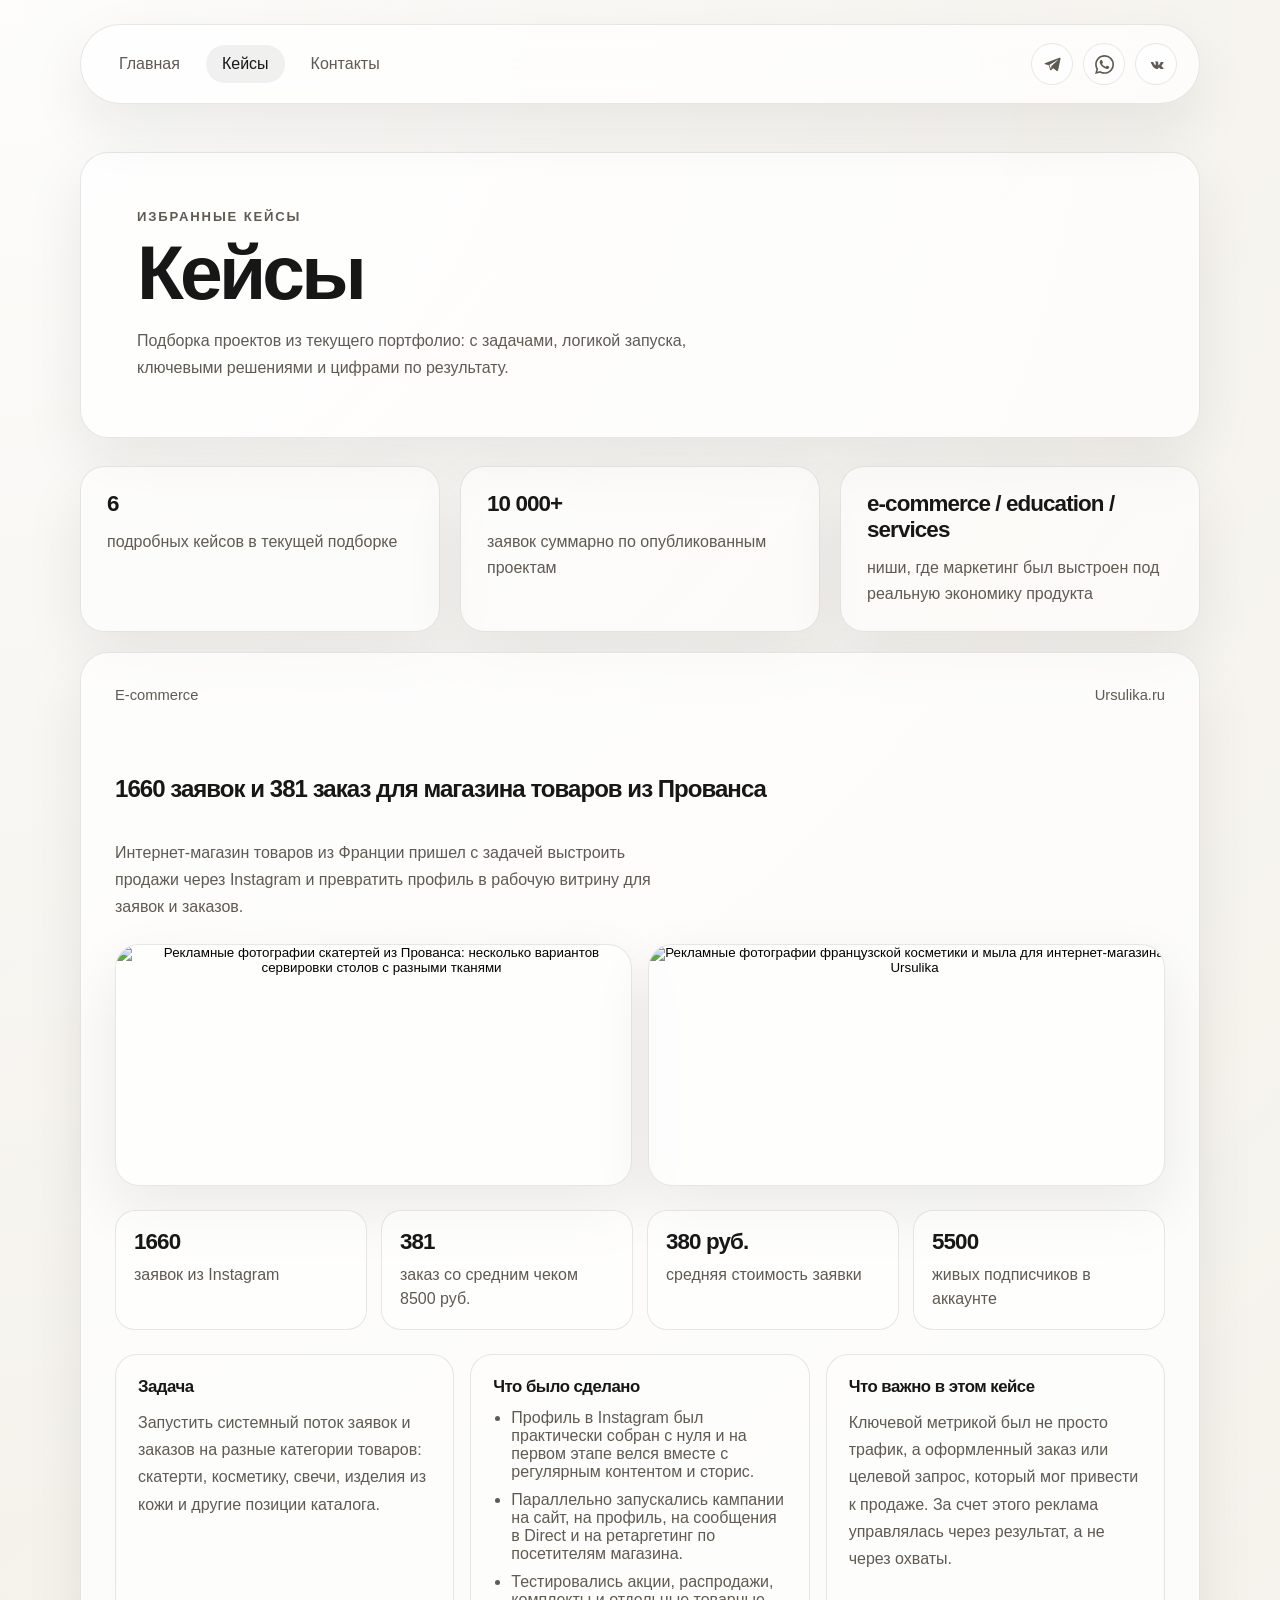
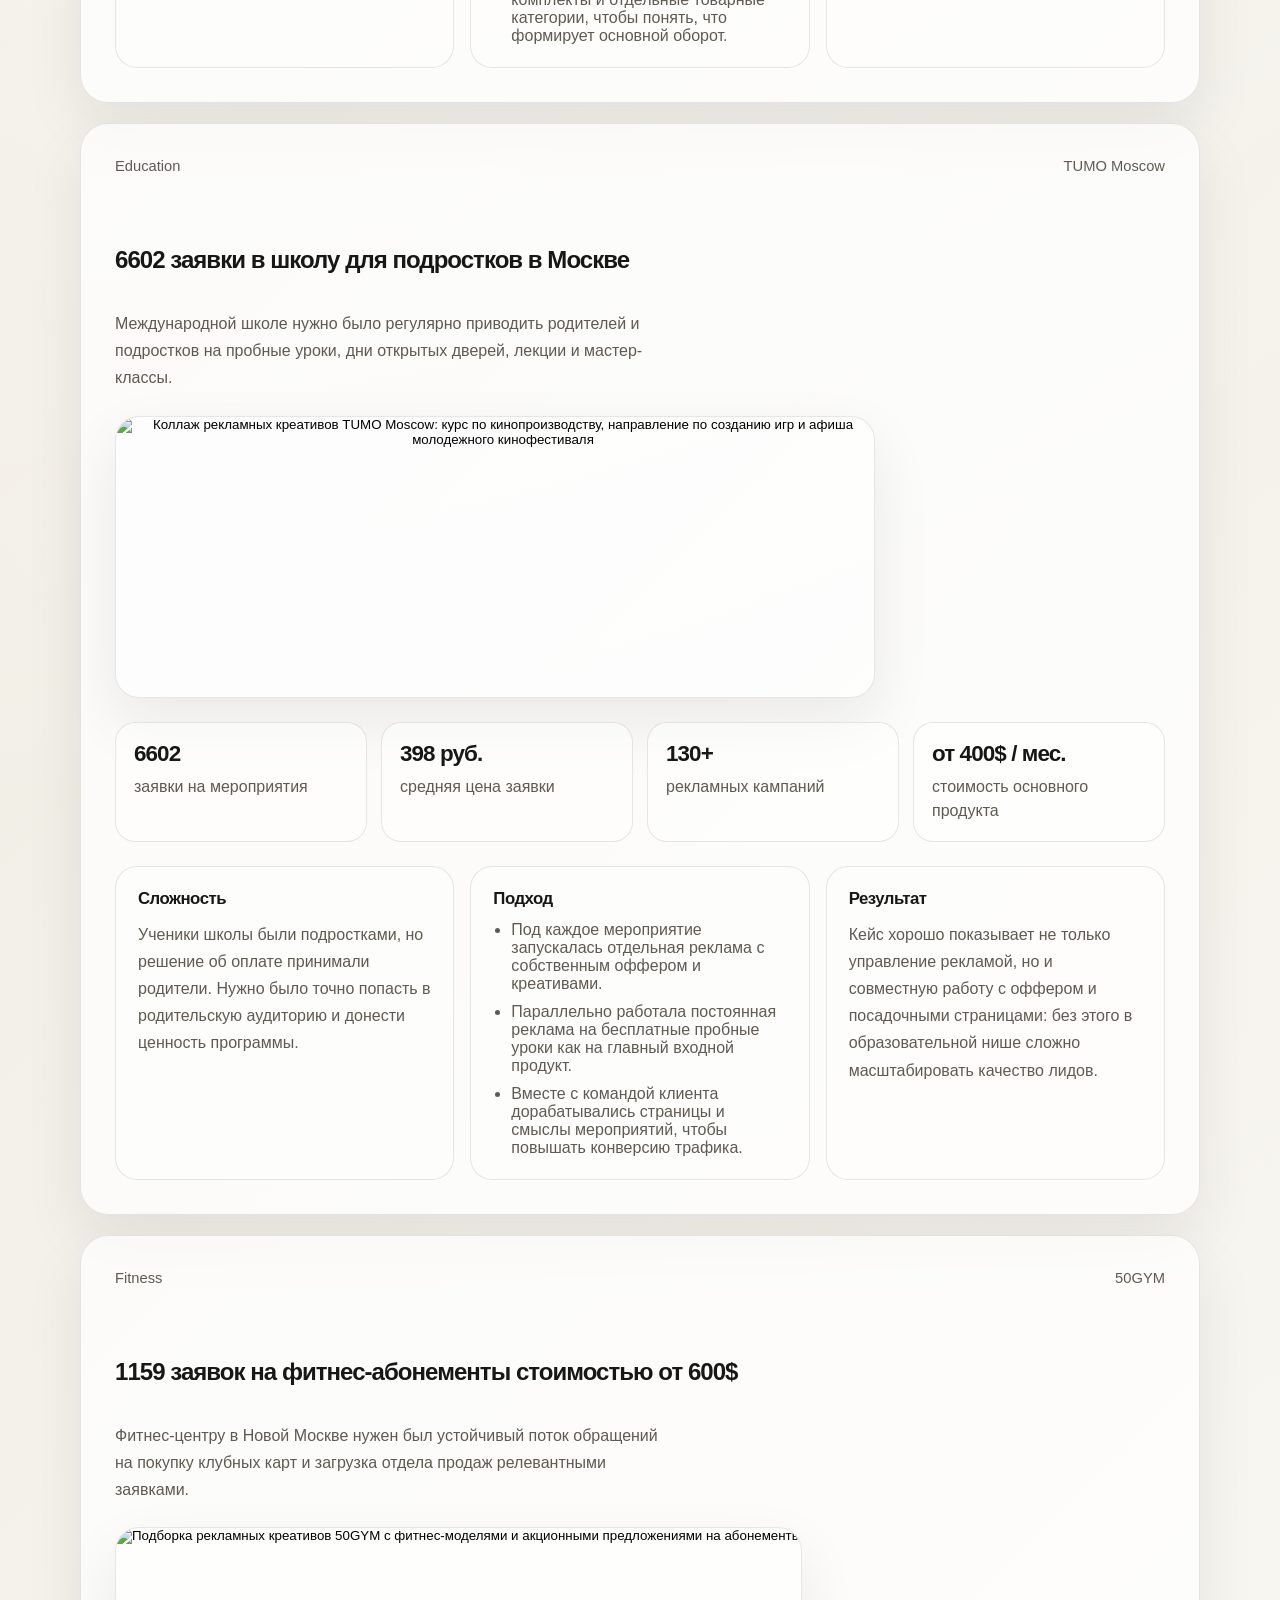
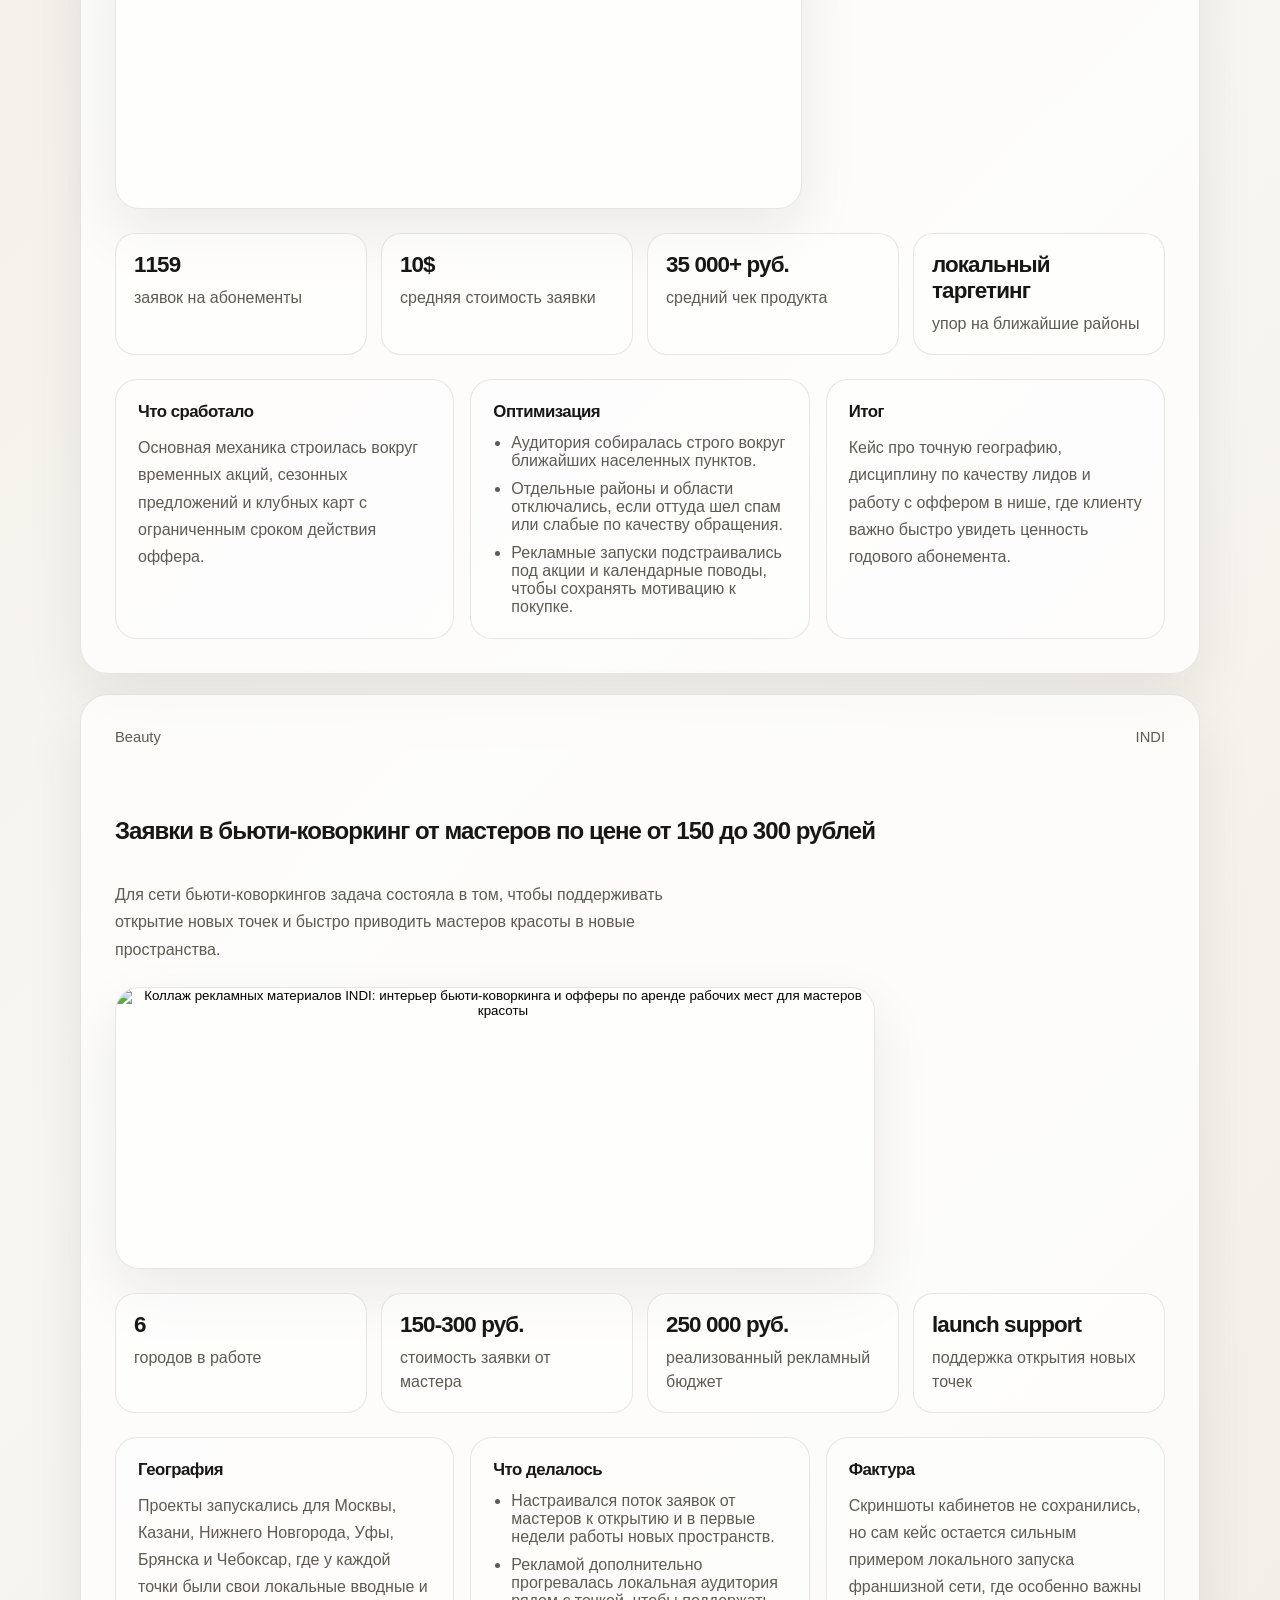
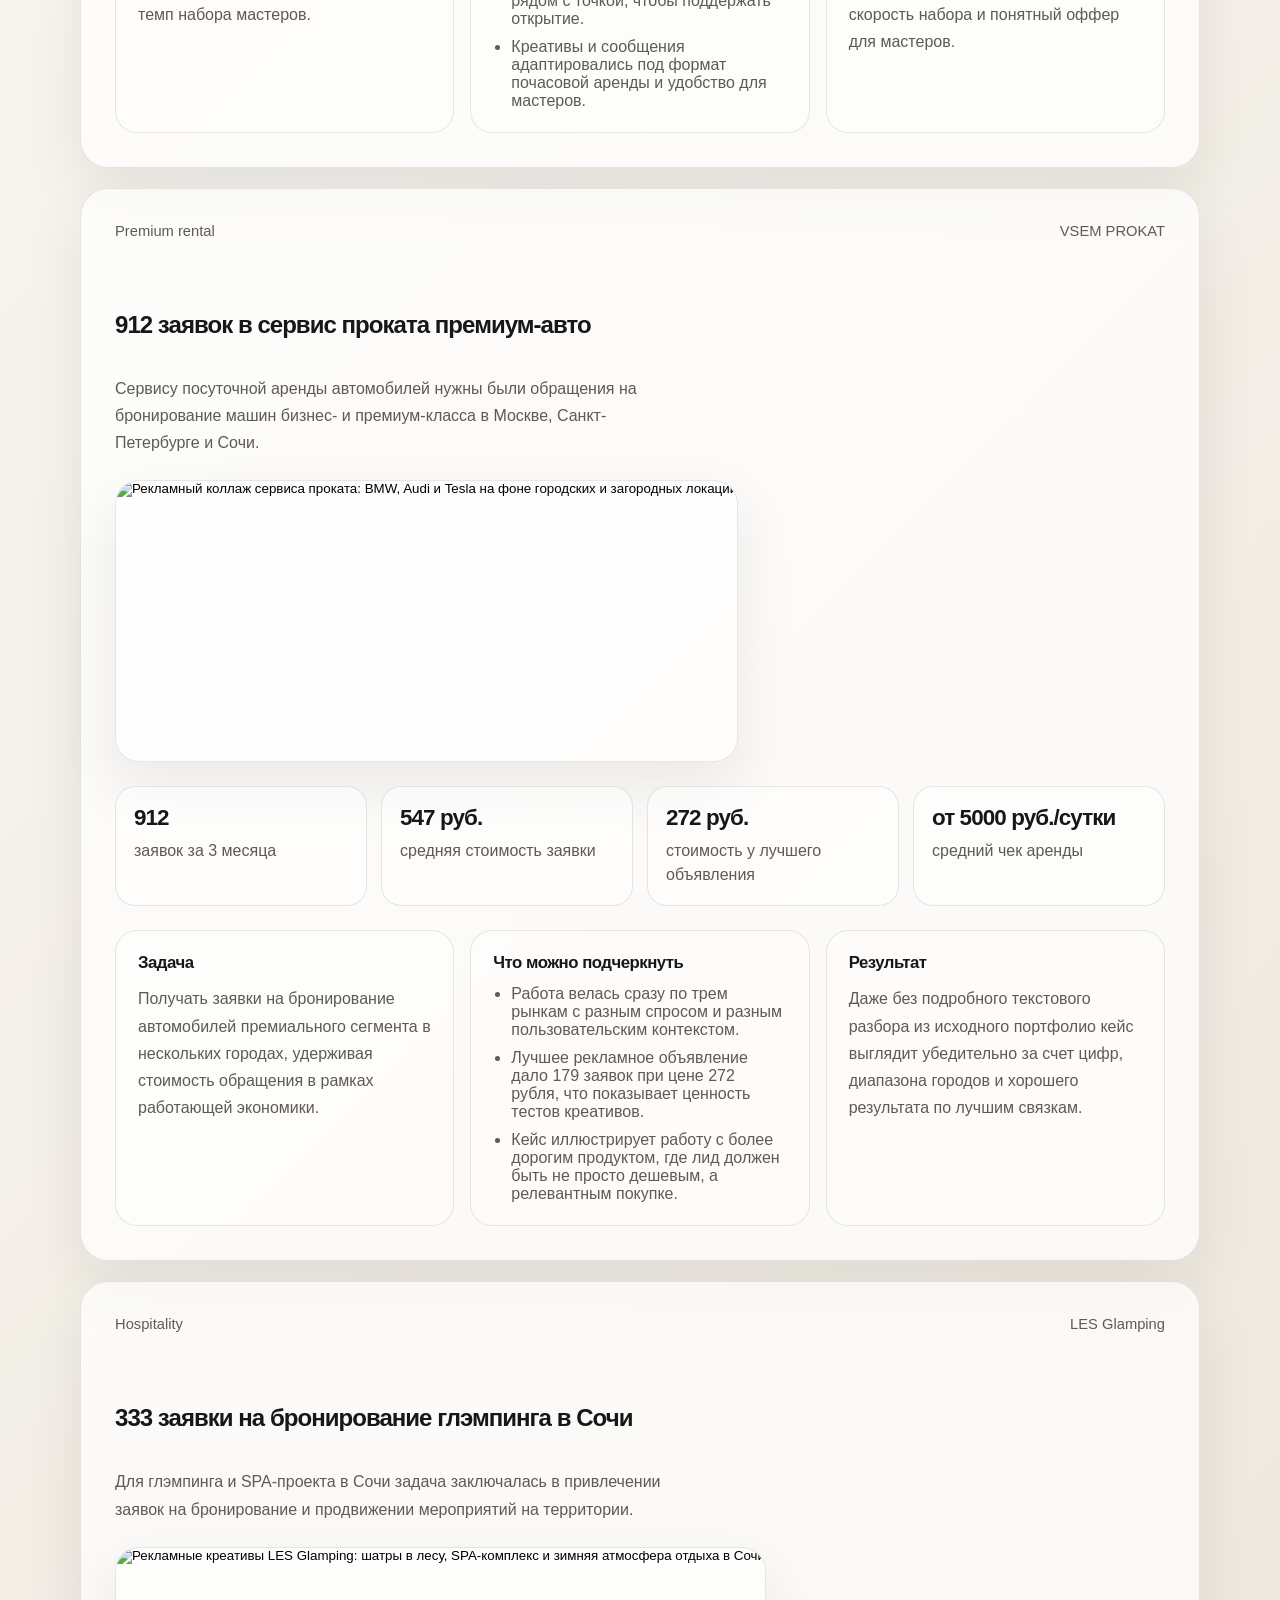
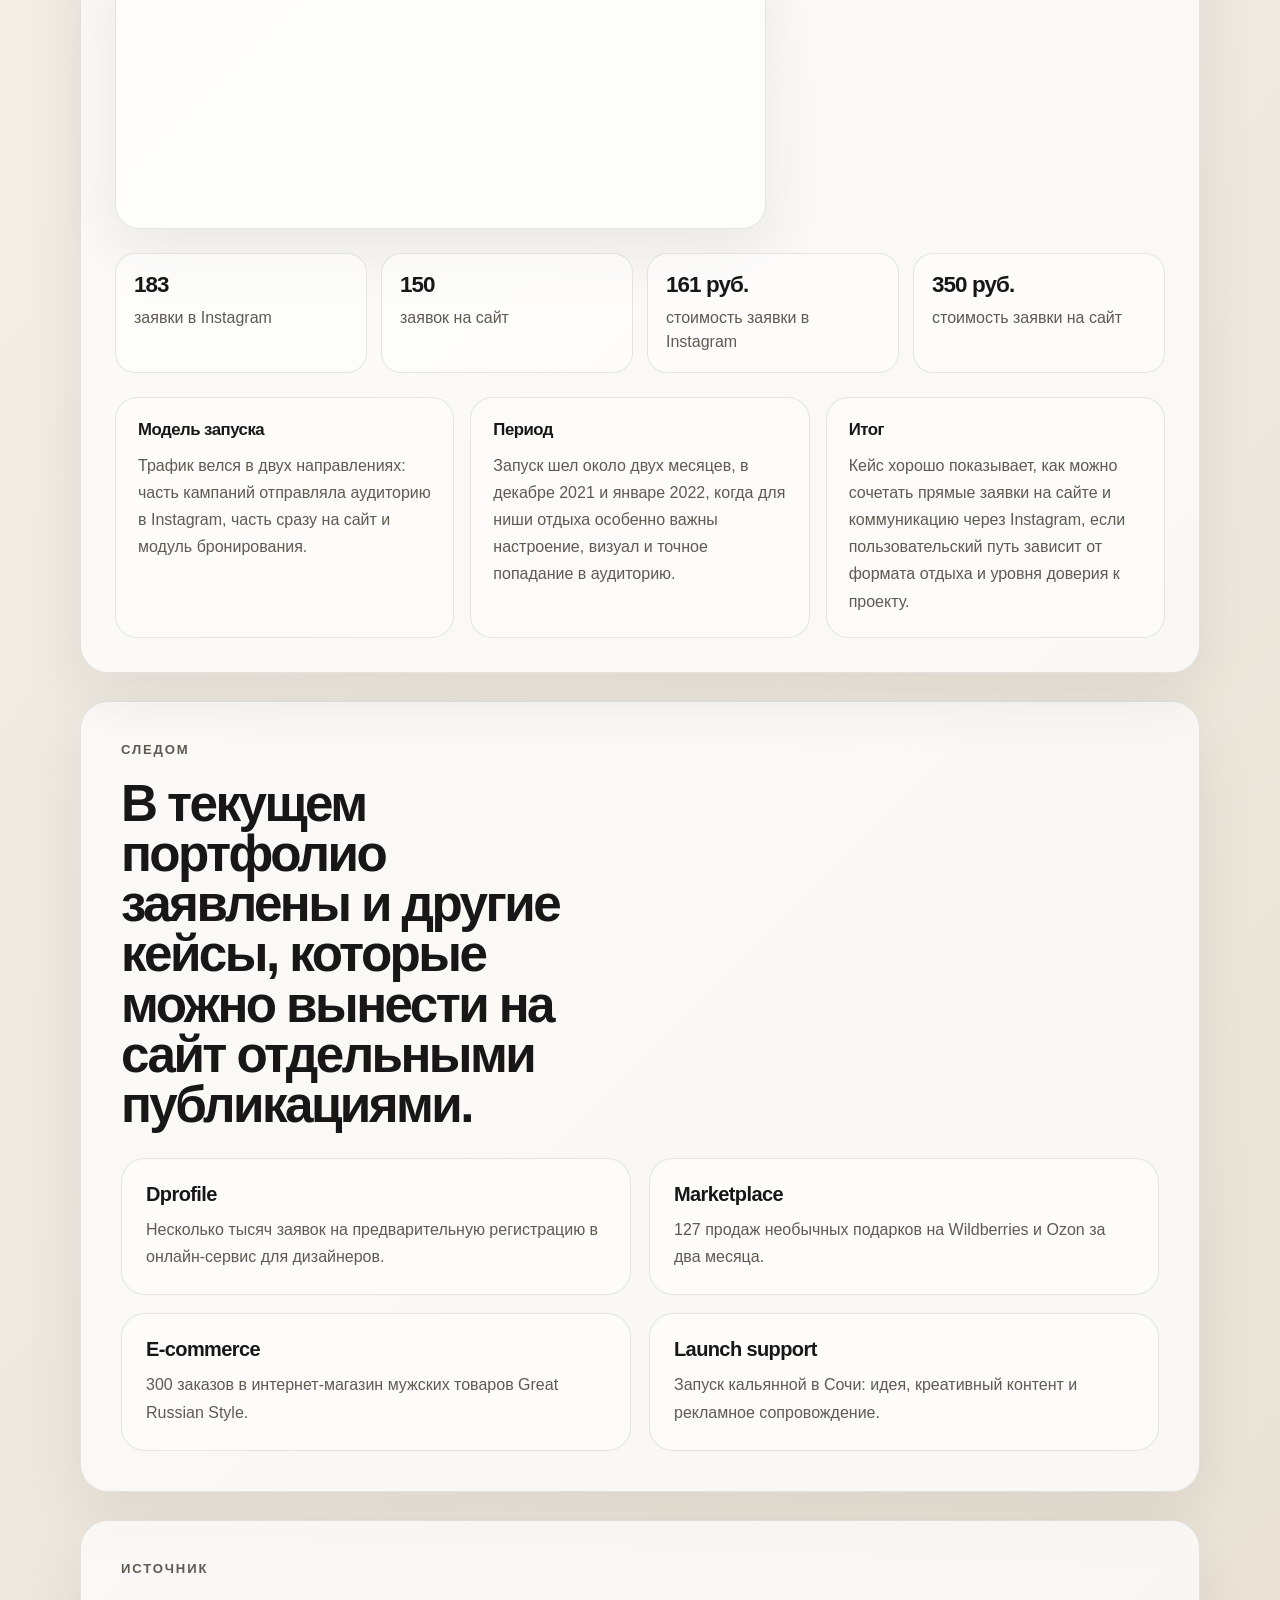
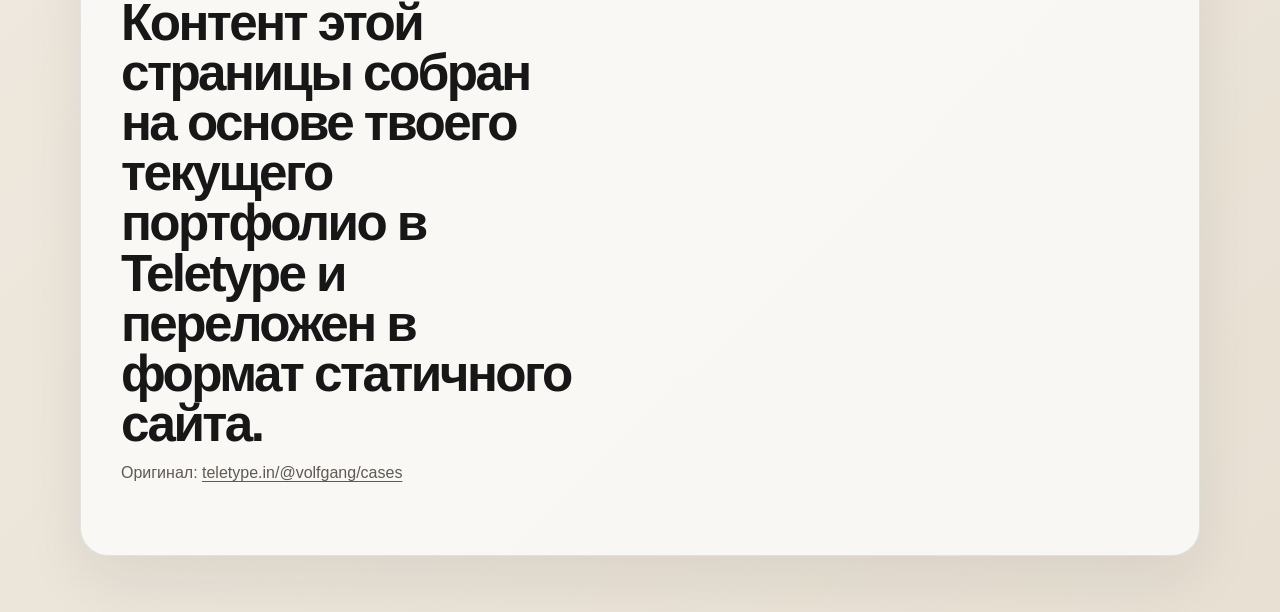
==== cases.html @ 0ad1f4a1 "portfolio 12/03/26" ====
<!DOCTYPE html>
<html lang="ru">
<head>
  <meta charset="UTF-8">
  <meta name="viewport" content="width=device-width, initial-scale=1.0">
  <title>Портфолио | Кейсы</title>
  <link rel="stylesheet" href="styles.css">
</head>
<body>
  <div class="page-shell">
    <header class="site-header">
      <nav class="site-nav" aria-label="Основная навигация">
        <a href="index.html">Главная</a>
        <a class="is-active" href="cases.html">Кейсы</a>
        <a href="contacts.html">Контакты</a>
      </nav>
      <div class="social-nav" aria-label="Ссылки на мессенджеры и соцсети">
        <a class="social-link" href="https://t.me/Volfgang_pro" target="_blank" rel="noopener noreferrer" aria-label="Telegram">
          <svg viewBox="0 0 24 24" aria-hidden="true">
            <path d="M20.67 3.33 2.96 10.16c-1.21.49-1.2 1.17-.22 1.47l4.54 1.42 1.75 5.46c.21.58.11.81.71.81.46 0 .66-.21.92-.46l2.2-2.14 4.57 3.37c.84.46 1.44.22 1.65-.78l3.01-14.2c.31-1.23-.47-1.79-1.42-1.36Zm-12.67 9.4 10.37-6.55c.52-.31 1-.14.61.21l-8.39 7.58-.33 3.63-2.26-4.87Z"/>
          </svg>
        </a>
        <a class="social-link" href="https://wa.me/message/RYBXEU4D4BYJB1" target="_blank" rel="noopener noreferrer" aria-label="WhatsApp">
          <svg viewBox="0 0 24 24" aria-hidden="true">
            <path d="M20.52 3.48A11.86 11.86 0 0 0 12.07 0C5.5 0 .15 5.35.15 11.92c0 2.1.55 4.16 1.59 5.97L0 24l6.27-1.65a11.88 11.88 0 0 0 5.8 1.48h.01c6.57 0 11.92-5.35 11.92-11.92 0-3.18-1.24-6.16-3.48-8.43ZM12.08 21.8h-.01a9.84 9.84 0 0 1-5.02-1.38l-.36-.21-3.72.98 1-3.63-.24-.37a9.83 9.83 0 0 1-1.51-5.27c0-5.43 4.42-9.85 9.86-9.85 2.63 0 5.1 1.03 6.96 2.89a9.79 9.79 0 0 1 2.89 6.97c0 5.43-4.42 9.85-9.85 9.85Zm5.4-7.38c-.3-.15-1.77-.87-2.04-.97-.27-.1-.47-.15-.67.15s-.77.96-.95 1.16c-.17.2-.35.22-.65.08-.3-.15-1.27-.47-2.42-1.5-.9-.8-1.5-1.8-1.67-2.1-.18-.3-.02-.46.13-.61.13-.13.3-.35.45-.52.15-.18.2-.3.3-.5.1-.2.05-.37-.02-.52-.08-.15-.67-1.62-.92-2.22-.24-.58-.49-.5-.67-.51h-.57c-.2 0-.52.08-.8.37-.27.3-1.04 1.02-1.04 2.5 0 1.47 1.07 2.9 1.22 3.1.15.2 2.1 3.2 5.1 4.49.71.31 1.27.5 1.7.64.71.23 1.35.2 1.86.12.57-.09 1.77-.72 2.02-1.41.25-.7.25-1.3.17-1.42-.07-.13-.27-.2-.57-.35Z"/>
          </svg>
        </a>
        <a class="social-link social-link-vk" href="https://vk.ru/volfgang_pro" target="_blank" rel="noopener noreferrer" aria-label="VK">
          <svg viewBox="0 0 24 24" aria-hidden="true">
            <path d="M12.79 17.56h1.03s.31-.03.47-.17c.15-.13.14-.37.14-.37s-.02-1.13.5-1.29c.52-.17 1.19 1.09 1.89 1.57.53.36.93.28.93.28l1.86-.03s.97-.06.51-.82c-.04-.06-.27-.58-1.4-1.63-1.18-1.09-1.02-.92.4-2.81.87-1.15 1.22-1.85 1.11-2.15-.1-.29-.7-.21-.7-.21l-2.09.01s-.15-.02-.26.04c-.11.06-.18.2-.18.2s-.33.87-.77 1.61c-.93 1.56-1.3 1.64-1.46 1.54-.37-.24-.27-.96-.27-1.47 0-1.59.24-2.25-.47-2.42-.24-.06-.42-.1-1.03-.11-.78-.01-1.44 0-1.81.18-.24.12-.43.38-.32.4.14.02.47.09.64.33.22.31.21 1 .21 1s.12 1.87-.28 2.1c-.27.16-.65-.16-1.46-1.57-.42-.73-.74-1.54-.74-1.54s-.06-.13-.17-.2a.94.94 0 0 0-.32-.11l-1.98.01s-.3.01-.41.14c-.1.12-.01.38-.01.38s1.55 3.63 3.31 5.46c1.62 1.68 3.46 1.57 3.46 1.57Z"/>
          </svg>
        </a>
      </div>
    </header>

    <main>
      <section class="page-intro">
        <p class="eyebrow">Избранные кейсы</p>
        <h1>Кейсы</h1>
        <p>
          Подборка проектов из текущего портфолио: с задачами, логикой запуска, ключевыми решениями и цифрами по результату.
        </p>
      </section>

      <section class="cases-overview">
        <article class="overview-card">
          <span class="overview-number">6</span>
          <p>подробных кейсов в текущей подборке</p>
        </article>
        <article class="overview-card">
          <span class="overview-number">10 000+</span>
          <p>заявок суммарно по опубликованным проектам</p>
        </article>
        <article class="overview-card">
          <span class="overview-number">e-commerce / education / services</span>
          <p>ниши, где маркетинг был выстроен под реальную экономику продукта</p>
        </article>
      </section>

      <section class="cases-list">
        <article class="case-card case-card-detailed">
          <div class="case-meta">
            <span>E-commerce</span>
            <span>Ursulika.ru</span>
          </div>
          <h2>1660 заявок и 381 заказ для магазина товаров из Прованса</h2>
          <p class="case-lead">
            Интернет-магазин товаров из Франции пришел с задачей выстроить продажи через Instagram и превратить профиль в рабочую витрину для заявок и заказов.
          </p>

          <div class="case-media-grid case-media-grid-double">
            <figure class="case-media-card">
              <button class="case-media-trigger" type="button" aria-label="Открыть изображение кейса">
                <img
                  class="case-media-image"
                  src="https://img4.teletype.in/files/ba/20/ba20cfe7-c8ab-426b-a969-09cdd15c3aca.jpeg"
                  alt="Рекламные фотографии скатертей из Прованса: несколько вариантов сервировки столов с разными тканями"
                  loading="lazy"
                >
              </button>
            </figure>
            <figure class="case-media-card">
              <button class="case-media-trigger" type="button" aria-label="Открыть изображение кейса">
                <img
                  class="case-media-image"
                  src="https://img3.teletype.in/files/2f/04/2f049436-d8e4-4103-8721-baeb9e6eea3c.jpeg"
                  alt="Рекламные фотографии французской косметики и мыла для интернет-магазина Ursulika"
                  loading="lazy"
                >
              </button>
            </figure>
          </div>

          <div class="case-stats">
            <div class="case-stat">
              <strong>1660</strong>
              <span>заявок из Instagram</span>
            </div>
            <div class="case-stat">
              <strong>381</strong>
              <span>заказ со средним чеком 8500 руб.</span>
            </div>
            <div class="case-stat">
              <strong>380 руб.</strong>
              <span>средняя стоимость заявки</span>
            </div>
            <div class="case-stat">
              <strong>5500</strong>
              <span>живых подписчиков в аккаунте</span>
            </div>
          </div>

          <div class="case-detail-grid">
            <div class="case-detail">
              <h3>Задача</h3>
              <p>Запустить системный поток заявок и заказов на разные категории товаров: скатерти, косметику, свечи, изделия из кожи и другие позиции каталога.</p>
            </div>
            <div class="case-detail">
              <h3>Что было сделано</h3>
              <ul class="case-points">
                <li>Профиль в Instagram был практически собран с нуля и на первом этапе велся вместе с регулярным контентом и сторис.</li>
                <li>Параллельно запускались кампании на сайт, на профиль, на сообщения в Direct и на ретаргетинг по посетителям магазина.</li>
                <li>Тестировались акции, распродажи, комплекты и отдельные товарные категории, чтобы понять, что формирует основной оборот.</li>
              </ul>
            </div>
            <div class="case-detail">
              <h3>Что важно в этом кейсе</h3>
              <p>Ключевой метрикой был не просто трафик, а оформленный заказ или целевой запрос, который мог привести к продаже. За счет этого реклама управлялась через результат, а не через охваты.</p>
            </div>
          </div>
        </article>

        <article class="case-card case-card-detailed">
          <div class="case-meta">
            <span>Education</span>
            <span>TUMO Moscow</span>
          </div>
          <h2>6602 заявки в школу для подростков в Москве</h2>
          <p class="case-lead">
            Международной школе нужно было регулярно приводить родителей и подростков на пробные уроки, дни открытых дверей, лекции и мастер-классы.
          </p>

          <figure class="case-media-card case-media-card-wide">
            <button class="case-media-trigger" type="button" aria-label="Открыть изображение кейса">
              <img
                class="case-media-image"
                src="https://img1.teletype.in/files/05/4e/054e8063-7cf3-42d6-a0f4-f20f60ddae25.jpeg"
                alt="Коллаж рекламных креативов TUMO Moscow: курс по кинопроизводству, направление по созданию игр и афиша молодежного кинофестиваля"
                loading="lazy"
              >
            </button>
          </figure>

          <div class="case-stats">
            <div class="case-stat">
              <strong>6602</strong>
              <span>заявки на мероприятия</span>
            </div>
            <div class="case-stat">
              <strong>398 руб.</strong>
              <span>средняя цена заявки</span>
            </div>
            <div class="case-stat">
              <strong>130+</strong>
              <span>рекламных кампаний</span>
            </div>
            <div class="case-stat">
              <strong>от 400$ / мес.</strong>
              <span>стоимость основного продукта</span>
            </div>
          </div>

          <div class="case-detail-grid">
            <div class="case-detail">
              <h3>Сложность</h3>
              <p>Ученики школы были подростками, но решение об оплате принимали родители. Нужно было точно попасть в родительскую аудиторию и донести ценность программы.</p>
            </div>
            <div class="case-detail">
              <h3>Подход</h3>
              <ul class="case-points">
                <li>Под каждое мероприятие запускалась отдельная реклама с собственным оффером и креативами.</li>
                <li>Параллельно работала постоянная реклама на бесплатные пробные уроки как на главный входной продукт.</li>
                <li>Вместе с командой клиента дорабатывались страницы и смыслы мероприятий, чтобы повышать конверсию трафика.</li>
              </ul>
            </div>
            <div class="case-detail">
              <h3>Результат</h3>
              <p>Кейс хорошо показывает не только управление рекламой, но и совместную работу с оффером и посадочными страницами: без этого в образовательной нише сложно масштабировать качество лидов.</p>
            </div>
          </div>
        </article>

        <article class="case-card case-card-detailed">
          <div class="case-meta">
            <span>Fitness</span>
            <span>50GYM</span>
          </div>
          <h2>1159 заявок на фитнес-абонементы стоимостью от 600$</h2>
          <p class="case-lead">
            Фитнес-центру в Новой Москве нужен был устойчивый поток обращений на покупку клубных карт и загрузка отдела продаж релевантными заявками.
          </p>

          <figure class="case-media-card case-media-card-wide">
            <button class="case-media-trigger" type="button" aria-label="Открыть изображение кейса">
              <img
                class="case-media-image"
                src="https://img3.teletype.in/files/67/4f/674f57a2-22c8-44c4-8345-d3edf54aab71.jpeg"
                alt="Подборка рекламных креативов 50GYM с фитнес-моделями и акционными предложениями на абонементы"
                loading="lazy"
              >
            </button>
          </figure>

          <div class="case-stats">
            <div class="case-stat">
              <strong>1159</strong>
              <span>заявок на абонементы</span>
            </div>
            <div class="case-stat">
              <strong>10$</strong>
              <span>средняя стоимость заявки</span>
            </div>
            <div class="case-stat">
              <strong>35 000+ руб.</strong>
              <span>средний чек продукта</span>
            </div>
            <div class="case-stat">
              <strong>локальный таргетинг</strong>
              <span>упор на ближайшие районы</span>
            </div>
          </div>

          <div class="case-detail-grid">
            <div class="case-detail">
              <h3>Что сработало</h3>
              <p>Основная механика строилась вокруг временных акций, сезонных предложений и клубных карт с ограниченным сроком действия оффера.</p>
            </div>
            <div class="case-detail">
              <h3>Оптимизация</h3>
              <ul class="case-points">
                <li>Аудитория собиралась строго вокруг ближайших населенных пунктов.</li>
                <li>Отдельные районы и области отключались, если оттуда шел спам или слабые по качеству обращения.</li>
                <li>Рекламные запуски подстраивались под акции и календарные поводы, чтобы сохранять мотивацию к покупке.</li>
              </ul>
            </div>
            <div class="case-detail">
              <h3>Итог</h3>
              <p>Кейс про точную географию, дисциплину по качеству лидов и работу с оффером в нише, где клиенту важно быстро увидеть ценность годового абонемента.</p>
            </div>
          </div>
        </article>

        <article class="case-card case-card-detailed">
          <div class="case-meta">
            <span>Beauty</span>
            <span>INDI</span>
          </div>
          <h2>Заявки в бьюти-коворкинг от мастеров по цене от 150 до 300 рублей</h2>
          <p class="case-lead">
            Для сети бьюти-коворкингов задача состояла в том, чтобы поддерживать открытие новых точек и быстро приводить мастеров красоты в новые пространства.
          </p>

          <figure class="case-media-card case-media-card-wide">
            <button class="case-media-trigger" type="button" aria-label="Открыть изображение кейса">
              <img
                class="case-media-image"
                src="https://img4.teletype.in/files/ff/d3/ffd37ae2-cc7a-4dd3-b2f4-da094be8fbec.jpeg"
                alt="Коллаж рекламных материалов INDI: интерьер бьюти-коворкинга и офферы по аренде рабочих мест для мастеров красоты"
                loading="lazy"
              >
            </button>
          </figure>

          <div class="case-stats">
            <div class="case-stat">
              <strong>6</strong>
              <span>городов в работе</span>
            </div>
            <div class="case-stat">
              <strong>150-300 руб.</strong>
              <span>стоимость заявки от мастера</span>
            </div>
            <div class="case-stat">
              <strong>250 000 руб.</strong>
              <span>реализованный рекламный бюджет</span>
            </div>
            <div class="case-stat">
              <strong>launch support</strong>
              <span>поддержка открытия новых точек</span>
            </div>
          </div>

          <div class="case-detail-grid">
            <div class="case-detail">
              <h3>География</h3>
              <p>Проекты запускались для Москвы, Казани, Нижнего Новгорода, Уфы, Брянска и Чебоксар, где у каждой точки были свои локальные вводные и темп набора мастеров.</p>
            </div>
            <div class="case-detail">
              <h3>Что делалось</h3>
              <ul class="case-points">
                <li>Настраивался поток заявок от мастеров к открытию и в первые недели работы новых пространств.</li>
                <li>Рекламой дополнительно прогревалась локальная аудитория рядом с точкой, чтобы поддержать открытие.</li>
                <li>Креативы и сообщения адаптировались под формат почасовой аренды и удобство для мастеров.</li>
              </ul>
            </div>
            <div class="case-detail">
              <h3>Фактура</h3>
              <p>Скриншоты кабинетов не сохранились, но сам кейс остается сильным примером локального запуска франшизной сети, где особенно важны скорость набора и понятный оффер для мастеров.</p>
            </div>
          </div>
        </article>

        <article class="case-card case-card-detailed">
          <div class="case-meta">
            <span>Premium rental</span>
            <span>VSEM PROKAT</span>
          </div>
          <h2>912 заявок в сервис проката премиум-авто</h2>
          <p class="case-lead">
            Сервису посуточной аренды автомобилей нужны были обращения на бронирование машин бизнес- и премиум-класса в Москве, Санкт-Петербурге и Сочи.
          </p>

          <figure class="case-media-card case-media-card-wide">
            <button class="case-media-trigger" type="button" aria-label="Открыть изображение кейса">
              <img
                class="case-media-image"
                src="https://img2.teletype.in/files/d3/1c/d31c412c-d1a4-495b-9389-b2000174ec3c.jpeg"
                alt="Рекламный коллаж сервиса проката: BMW, Audi и Tesla на фоне городских и загородных локаций"
                loading="lazy"
              >
            </button>
          </figure>

          <div class="case-stats">
            <div class="case-stat">
              <strong>912</strong>
              <span>заявок за 3 месяца</span>
            </div>
            <div class="case-stat">
              <strong>547 руб.</strong>
              <span>средняя стоимость заявки</span>
            </div>
            <div class="case-stat">
              <strong>272 руб.</strong>
              <span>стоимость у лучшего объявления</span>
            </div>
            <div class="case-stat">
              <strong>от 5000 руб./сутки</strong>
              <span>средний чек аренды</span>
            </div>
          </div>

          <div class="case-detail-grid">
            <div class="case-detail">
              <h3>Задача</h3>
              <p>Получать заявки на бронирование автомобилей премиального сегмента в нескольких городах, удерживая стоимость обращения в рамках работающей экономики.</p>
            </div>
            <div class="case-detail">
              <h3>Что можно подчеркнуть</h3>
              <ul class="case-points">
                <li>Работа велась сразу по трем рынкам с разным спросом и разным пользовательским контекстом.</li>
                <li>Лучшее рекламное объявление дало 179 заявок при цене 272 рубля, что показывает ценность тестов креативов.</li>
                <li>Кейс иллюстрирует работу с более дорогим продуктом, где лид должен быть не просто дешевым, а релевантным покупке.</li>
              </ul>
            </div>
            <div class="case-detail">
              <h3>Результат</h3>
              <p>Даже без подробного текстового разбора из исходного портфолио кейс выглядит убедительно за счет цифр, диапазона городов и хорошего результата по лучшим связкам.</p>
            </div>
          </div>
        </article>

        <article class="case-card case-card-detailed">
          <div class="case-meta">
            <span>Hospitality</span>
            <span>LES Glamping</span>
          </div>
          <h2>333 заявки на бронирование глэмпинга в Сочи</h2>
          <p class="case-lead">
            Для глэмпинга и SPA-проекта в Сочи задача заключалась в привлечении заявок на бронирование и продвижении мероприятий на территории.
          </p>

          <figure class="case-media-card case-media-card-wide">
            <button class="case-media-trigger" type="button" aria-label="Открыть изображение кейса">
              <img
                class="case-media-image"
                src="https://img1.teletype.in/files/4c/8c/4c8c70f5-2943-4066-bd7a-139153e29071.jpeg"
                alt="Рекламные креативы LES Glamping: шатры в лесу, SPA-комплекс и зимняя атмосфера отдыха в Сочи"
                loading="lazy"
              >
            </button>
          </figure>

          <div class="case-stats">
            <div class="case-stat">
              <strong>183</strong>
              <span>заявки в Instagram</span>
            </div>
            <div class="case-stat">
              <strong>150</strong>
              <span>заявок на сайт</span>
            </div>
            <div class="case-stat">
              <strong>161 руб.</strong>
              <span>стоимость заявки в Instagram</span>
            </div>
            <div class="case-stat">
              <strong>350 руб.</strong>
              <span>стоимость заявки на сайт</span>
            </div>
          </div>

          <div class="case-detail-grid">
            <div class="case-detail">
              <h3>Модель запуска</h3>
              <p>Трафик велся в двух направлениях: часть кампаний отправляла аудиторию в Instagram, часть сразу на сайт и модуль бронирования.</p>
            </div>
            <div class="case-detail">
              <h3>Период</h3>
              <p>Запуск шел около двух месяцев, в декабре 2021 и январе 2022, когда для ниши отдыха особенно важны настроение, визуал и точное попадание в аудиторию.</p>
            </div>
            <div class="case-detail">
              <h3>Итог</h3>
              <p>Кейс хорошо показывает, как можно сочетать прямые заявки на сайте и коммуникацию через Instagram, если пользовательский путь зависит от формата отдыха и уровня доверия к проекту.</p>
            </div>
          </div>
        </article>
      </section>

      <section class="content-section">
        <div class="section-heading">
          <p class="eyebrow">Следом</p>
          <h2>В текущем портфолио заявлены и другие кейсы, которые можно вынести на сайт отдельными публикациями.</h2>
        </div>
        <div class="expertise-grid">
          <article class="expertise-card">
            <h3>Dprofile</h3>
            <p>Несколько тысяч заявок на предварительную регистрацию в онлайн-сервис для дизайнеров.</p>
          </article>
          <article class="expertise-card">
            <h3>Marketplace</h3>
            <p>127 продаж необычных подарков на Wildberries и Ozon за два месяца.</p>
          </article>
          <article class="expertise-card">
            <h3>E-commerce</h3>
            <p>300 заказов в интернет-магазин мужских товаров Great Russian Style.</p>
          </article>
          <article class="expertise-card">
            <h3>Launch support</h3>
            <p>Запуск кальянной в Сочи: идея, креативный контент и рекламное сопровождение.</p>
          </article>
        </div>
      </section>

      <section class="content-section final-cta">
        <div class="section-heading">
          <p class="eyebrow">Источник</p>
          <h2>Контент этой страницы собран на основе твоего текущего портфолио в Teletype и переложен в формат статичного сайта.</h2>
          <p class="section-text">
            Оригинал: <a class="inline-link" href="https://teletype.in/@volfgang/cases">teletype.in/@volfgang/cases</a>
          </p>
        </div>
      </section>
    </main>
  </div>

  <div class="lightbox" id="image-lightbox" hidden>
    <div class="lightbox-dialog">
      <button class="lightbox-close" id="lightbox-close" type="button" aria-label="Закрыть изображение">×</button>
      <img class="lightbox-image" src="" alt="">
    </div>
  </div>

  <script>
    (() => {
      const lightbox = document.getElementById("image-lightbox");
      const closeButton = document.getElementById("lightbox-close");
      const lightboxImage = lightbox.querySelector(".lightbox-image");
      const triggers = document.querySelectorAll(".case-media-trigger");

      const closeLightbox = () => {
        lightbox.hidden = true;
        lightboxImage.src = "";
        lightboxImage.alt = "";
        document.body.classList.remove("lightbox-open");
      };

      triggers.forEach((trigger) => {
        trigger.addEventListener("click", () => {
          const image = trigger.querySelector("img");
          lightboxImage.src = image.currentSrc || image.src;
          lightboxImage.alt = image.alt;
          lightbox.hidden = false;
          document.body.classList.add("lightbox-open");
        });
      });

      lightbox.addEventListener("click", (event) => {
        if (event.target === lightbox) {
          closeLightbox();
        }
      });

      closeButton.addEventListener("click", closeLightbox);

      document.addEventListener("keydown", (event) => {
        if (event.key === "Escape" && !lightbox.hidden) {
          closeLightbox();
        }
      });
    })();
  </script>
</body>
</html>
---- styles.css ----
:root {
  --bg: #f4f1ea;
  --surface: rgba(255, 255, 255, 0.72);
  --surface-strong: #ffffff;
  --text: #171717;
  --muted: #5f5a52;
  --line: rgba(23, 23, 23, 0.1);
  --accent: #171717;
  --shadow: 0 24px 60px rgba(23, 23, 23, 0.08);
  --radius: 28px;
}

* {
  box-sizing: border-box;
}

html {
  scroll-behavior: smooth;
}

body {
  margin: 0;
  min-height: 100vh;
  font-family: "Avenir Next", "Segoe UI", sans-serif;
  color: var(--text);
  background:
    radial-gradient(circle at top left, rgba(255, 255, 255, 0.9), transparent 28%),
    linear-gradient(135deg, #ece7dc 0%, #f8f6f1 45%, #e8e0d3 100%);
}

a {
  color: inherit;
  text-decoration: none;
}

.page-shell {
  width: min(1120px, calc(100% - 32px));
  margin: 0 auto;
  padding: 24px 0 56px;
}

.site-header {
  display: flex;
  align-items: center;
  justify-content: space-between;
  gap: 24px;
  padding: 18px 22px;
  margin-bottom: 48px;
  background: var(--surface);
  border: 1px solid var(--line);
  border-radius: 999px;
  backdrop-filter: blur(14px);
  box-shadow: var(--shadow);
}

.brand {
  font-size: 1.1rem;
  font-weight: 800;
  letter-spacing: 0.08em;
  text-transform: uppercase;
}

.site-nav {
  display: flex;
  flex-wrap: wrap;
  gap: 10px;
}

.site-nav a {
  padding: 10px 16px;
  color: var(--muted);
  border-radius: 999px;
  transition: background-color 0.2s ease, color 0.2s ease;
}

.site-nav a:hover,
.site-nav a.is-active {
  color: var(--accent);
  background: rgba(23, 23, 23, 0.06);
}

.social-nav {
  display: flex;
  align-items: center;
  gap: 10px;
}

.social-link {
  display: inline-flex;
  align-items: center;
  justify-content: center;
  width: 42px;
  height: 42px;
  color: var(--muted);
  background: rgba(255, 255, 255, 0.68);
  border: 1px solid var(--line);
  border-radius: 999px;
  transition: transform 0.2s ease, background-color 0.2s ease, color 0.2s ease;
}

.social-link:hover {
  color: var(--accent);
  background: rgba(23, 23, 23, 0.06);
  transform: translateY(-1px);
}

.social-link svg {
  width: 19px;
  height: 19px;
  fill: currentColor;
}

.social-link-vk svg {
  width: 22px;
  height: 22px;
}

.hero,
.page-intro {
  padding: 56px;
  margin-bottom: 28px;
  background: var(--surface);
  border: 1px solid var(--line);
  border-radius: var(--radius);
  box-shadow: var(--shadow);
}

.hero-layout {
  display: grid;
  grid-template-columns: minmax(0, 1.5fr) 300px;
  gap: 32px;
  align-items: center;
}

.hero-copy {
  min-width: 0;
}

.hero-photo-card {
  margin: 0;
  padding: 14px;
  background: rgba(255, 255, 255, 0.48);
  border: 1px solid var(--line);
  border-radius: calc(var(--radius) - 6px);
}

.hero-photo {
  display: block;
  width: 100%;
  aspect-ratio: 4 / 5;
  object-fit: cover;
  border-radius: 24px;
}

.eyebrow {
  margin: 0 0 12px;
  color: var(--muted);
  font-size: 0.82rem;
  font-weight: 700;
  letter-spacing: 0.14em;
  text-transform: uppercase;
}

h1,
h2,
h3,
h4,
p {
  margin-top: 0;
}

h1 {
  max-width: 12ch;
  margin-bottom: 18px;
  font-size: clamp(2.5rem, 6vw, 5.4rem);
  line-height: 0.95;
  letter-spacing: -0.05em;
}

.hero-text,
.page-intro p:last-child,
.card p,
.case-card p,
.contact-card p {
  max-width: 62ch;
  margin-bottom: 0;
  color: var(--muted);
  font-size: 1rem;
  line-height: 1.7;
}

.hero-actions {
  display: flex;
  flex-wrap: wrap;
  gap: 14px;
  margin-top: 32px;
}

.button {
  display: inline-flex;
  align-items: center;
  justify-content: center;
  min-height: 48px;
  padding: 0 20px;
  border: 1px solid var(--line);
  border-radius: 999px;
  background: var(--surface-strong);
}

.button-primary {
  color: #f5f1e8;
  background: var(--accent);
}

.section-grid,
.contacts-layout {
  display: grid;
  grid-template-columns: repeat(3, minmax(0, 1fr));
  gap: 20px;
}

.card,
.contact-card,
.case-card {
  padding: 28px;
  background: var(--surface);
  border: 1px solid var(--line);
  border-radius: var(--radius);
  box-shadow: var(--shadow);
}

.card-index {
  margin-bottom: 24px;
  color: var(--muted);
  font-size: 0.9rem;
  letter-spacing: 0.1em;
}

.card h2,
.case-card h2,
.contact-card h2 {
  margin-bottom: 12px;
  font-size: 1.5rem;
  letter-spacing: -0.04em;
}

.content-section {
  padding: 40px;
  margin-top: 28px;
  background: var(--surface);
  border: 1px solid var(--line);
  border-radius: var(--radius);
  box-shadow: var(--shadow);
}

.content-section-accent {
  background: linear-gradient(180deg, rgba(255, 255, 255, 0.84), rgba(255, 255, 255, 0.62));
}

.section-heading {
  display: grid;
  gap: 10px;
  margin-bottom: 28px;
}

.section-heading h2 {
  max-width: 16ch;
  margin-bottom: 0;
  font-size: clamp(2rem, 4vw, 3.2rem);
  line-height: 0.98;
  letter-spacing: -0.05em;
}

.section-text {
  max-width: 62ch;
  margin-bottom: 0;
  color: var(--muted);
  line-height: 1.7;
}

.highlight-grid,
.expertise-grid {
  display: grid;
  grid-template-columns: repeat(3, minmax(0, 1fr));
  gap: 18px;
}

.highlight-card,
.expertise-card,
.process-item {
  padding: 24px;
  background: rgba(255, 255, 255, 0.5);
  border: 1px solid var(--line);
  border-radius: 24px;
}

.highlight-number {
  display: inline-flex;
  margin-bottom: 18px;
  color: var(--muted);
  font-size: 0.9rem;
  letter-spacing: 0.12em;
}

.highlight-card h3,
.expertise-card h3 {
  margin-bottom: 10px;
  font-size: 1.25rem;
  letter-spacing: -0.03em;
}

.highlight-card p,
.expertise-card p,
.process-item p {
  margin-bottom: 0;
  color: var(--muted);
  line-height: 1.7;
}

.split-section {
  display: grid;
  grid-template-columns: minmax(0, 0.95fr) minmax(0, 1.05fr);
  gap: 24px;
  align-items: start;
}

.process-list {
  display: grid;
  gap: 16px;
}

.process-item span {
  display: inline-block;
  margin-bottom: 12px;
  font-weight: 700;
  letter-spacing: -0.02em;
}

.expertise-grid {
  grid-template-columns: repeat(2, minmax(0, 1fr));
}

.final-cta {
  display: grid;
  gap: 8px;
}

.cases-list {
  display: grid;
  gap: 20px;
}

.case-card {
  padding: 34px;
}

.cases-overview {
  display: grid;
  grid-template-columns: repeat(3, minmax(0, 1fr));
  gap: 20px;
  margin-bottom: 20px;
}

.overview-card {
  padding: 24px 26px;
  background: rgba(255, 255, 255, 0.56);
  border: 1px solid var(--line);
  border-radius: 24px;
  box-shadow: var(--shadow);
}

.overview-card p {
  margin-bottom: 0;
  color: var(--muted);
  line-height: 1.6;
}

.overview-number {
  display: block;
  margin-bottom: 12px;
  font-size: 1.4rem;
  font-weight: 800;
  letter-spacing: -0.04em;
}

.case-card-detailed {
  display: grid;
  gap: 24px;
}

.case-media-grid {
  display: grid;
  gap: 16px;
  align-items: start;
}

.case-media-grid-double {
  grid-template-columns: repeat(2, minmax(0, 1fr));
}

.case-media-card {
  margin: 0;
  overflow: hidden;
  background: rgba(255, 255, 255, 0.58);
  border: 1px solid var(--line);
  border-radius: 24px;
  box-shadow: var(--shadow);
  justify-self: start;
}

.case-media-trigger {
  display: block;
  width: 100%;
  padding: 0;
  border: 0;
  background: transparent;
  cursor: zoom-in;
}

.case-media-card-wide {
  max-width: 760px;
}

.case-media-image {
  display: block;
  width: 100%;
  height: 280px;
  object-fit: cover;
  object-position: center;
}

.case-media-grid-double .case-media-image {
  height: 240px;
}

.lightbox-open {
  overflow: hidden;
}

.lightbox {
  position: fixed;
  inset: 0;
  z-index: 1000;
  display: grid;
  place-items: center;
  padding: 24px;
  background: rgba(23, 23, 23, 0.72);
  backdrop-filter: blur(6px);
}

.lightbox[hidden] {
  display: none;
}

.lightbox-dialog {
  position: relative;
  max-width: min(92vw, 1080px);
  max-height: 88vh;
  padding: 10px;
  background: rgba(255, 255, 255, 0.12);
  border: 1px solid rgba(255, 255, 255, 0.18);
  border-radius: 28px;
  box-shadow: 0 30px 80px rgba(0, 0, 0, 0.28);
}

.lightbox-close {
  position: absolute;
  top: 12px;
  right: 12px;
  width: 40px;
  height: 40px;
  border: 0;
  border-radius: 999px;
  background: rgba(23, 23, 23, 0.72);
  color: #ffffff;
  font-size: 1.5rem;
  line-height: 1;
  cursor: pointer;
}

.lightbox-image {
  display: block;
  max-width: 100%;
  max-height: calc(88vh - 20px);
  border-radius: 20px;
}

.case-lead {
  max-width: 70ch;
  margin-bottom: 0;
  color: var(--text);
  font-size: 1.08rem;
  line-height: 1.7;
}

.case-stats {
  display: grid;
  grid-template-columns: repeat(4, minmax(0, 1fr));
  gap: 14px;
}

.case-stat {
  padding: 18px;
  background: rgba(255, 255, 255, 0.54);
  border: 1px solid var(--line);
  border-radius: 20px;
}

.case-stat strong {
  display: block;
  margin-bottom: 8px;
  font-size: 1.4rem;
  letter-spacing: -0.04em;
}

.case-stat span {
  color: var(--muted);
  line-height: 1.5;
}

.case-detail-grid {
  display: grid;
  grid-template-columns: repeat(3, minmax(0, 1fr));
  gap: 16px;
}

.case-detail {
  padding: 22px;
  background: rgba(255, 255, 255, 0.42);
  border: 1px solid var(--line);
  border-radius: 22px;
}

.case-detail h3 {
  margin-bottom: 12px;
  font-size: 1.05rem;
  letter-spacing: -0.03em;
}

.case-detail p {
  margin-bottom: 0;
  color: var(--muted);
  line-height: 1.7;
}

.case-points {
  margin: 0;
  padding-left: 18px;
  color: var(--muted);
}

.case-points li + li {
  margin-top: 10px;
}

.inline-link {
  text-decoration: underline;
  text-underline-offset: 0.18em;
}

.case-meta {
  display: flex;
  justify-content: space-between;
  gap: 16px;
  margin-bottom: 48px;
  color: var(--muted);
  font-size: 0.92rem;
}

.contact-card a {
  color: var(--muted);
}

.contact-card a:hover {
  color: var(--accent);
}

@media (max-width: 800px) {
  .site-header {
    flex-direction: column;
    align-items: flex-start;
    border-radius: 28px;
  }

  .social-nav {
    width: 100%;
  }

  .hero,
  .page-intro,
  .content-section {
    padding: 36px 24px;
  }

  .hero-layout {
    grid-template-columns: 1fr;
  }

  .hero-photo-card {
    max-width: 320px;
  }

  .split-section,
  .highlight-grid,
  .expertise-grid,
  .cases-overview,
  .case-detail-grid,
  .case-stats,
  .case-media-grid-double {
    grid-template-columns: 1fr;
  }

  .case-media-card,
  .case-media-card-wide {
    max-width: 100%;
  }

  .case-media-image,
  .case-media-grid-double .case-media-image {
    height: 220px;
  }

  .section-grid,
  .contacts-layout {
    grid-template-columns: 1fr;
  }
}

@media (max-width: 540px) {
  .page-shell {
    width: min(100% - 20px, 1120px);
  }

  .site-nav {
    width: 100%;
  }

  .site-nav a {
    flex: 1 1 auto;
    text-align: center;
  }

  .case-meta {
    flex-direction: column;
    margin-bottom: 24px;
  }
}
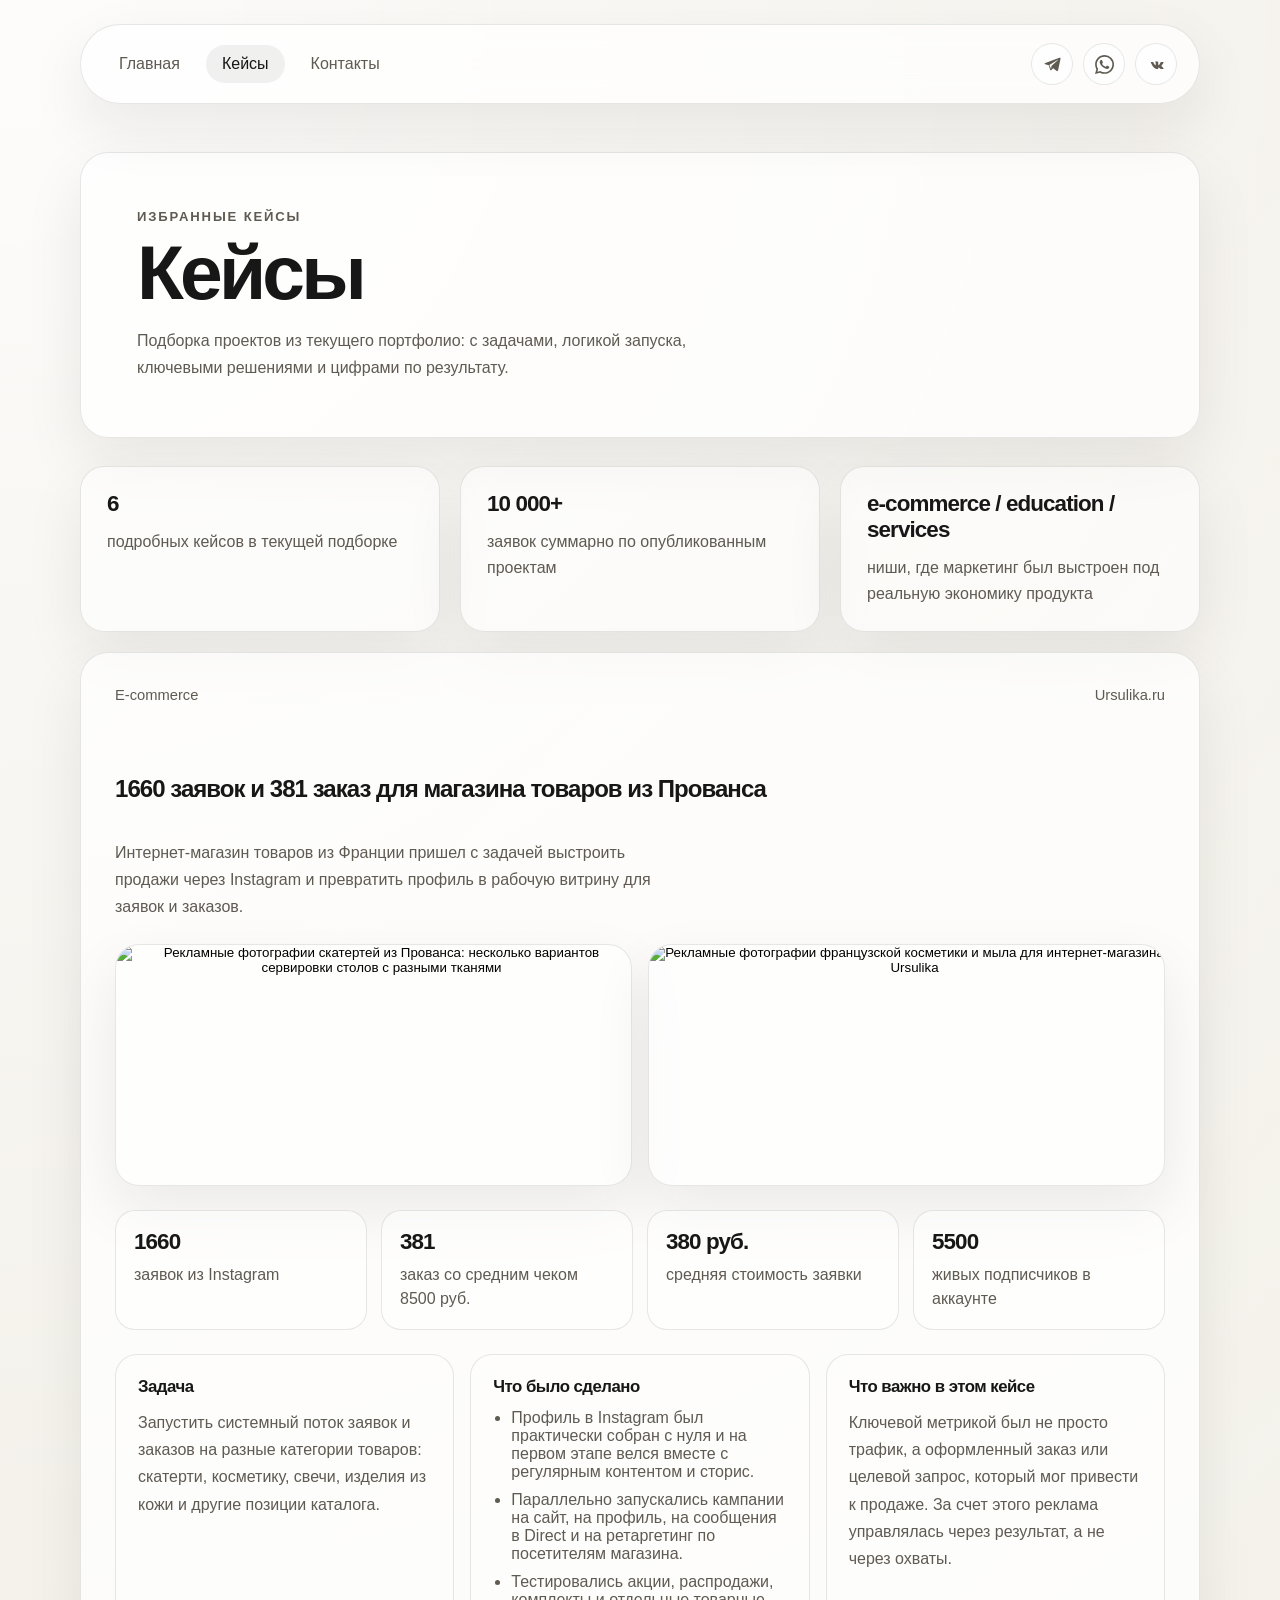
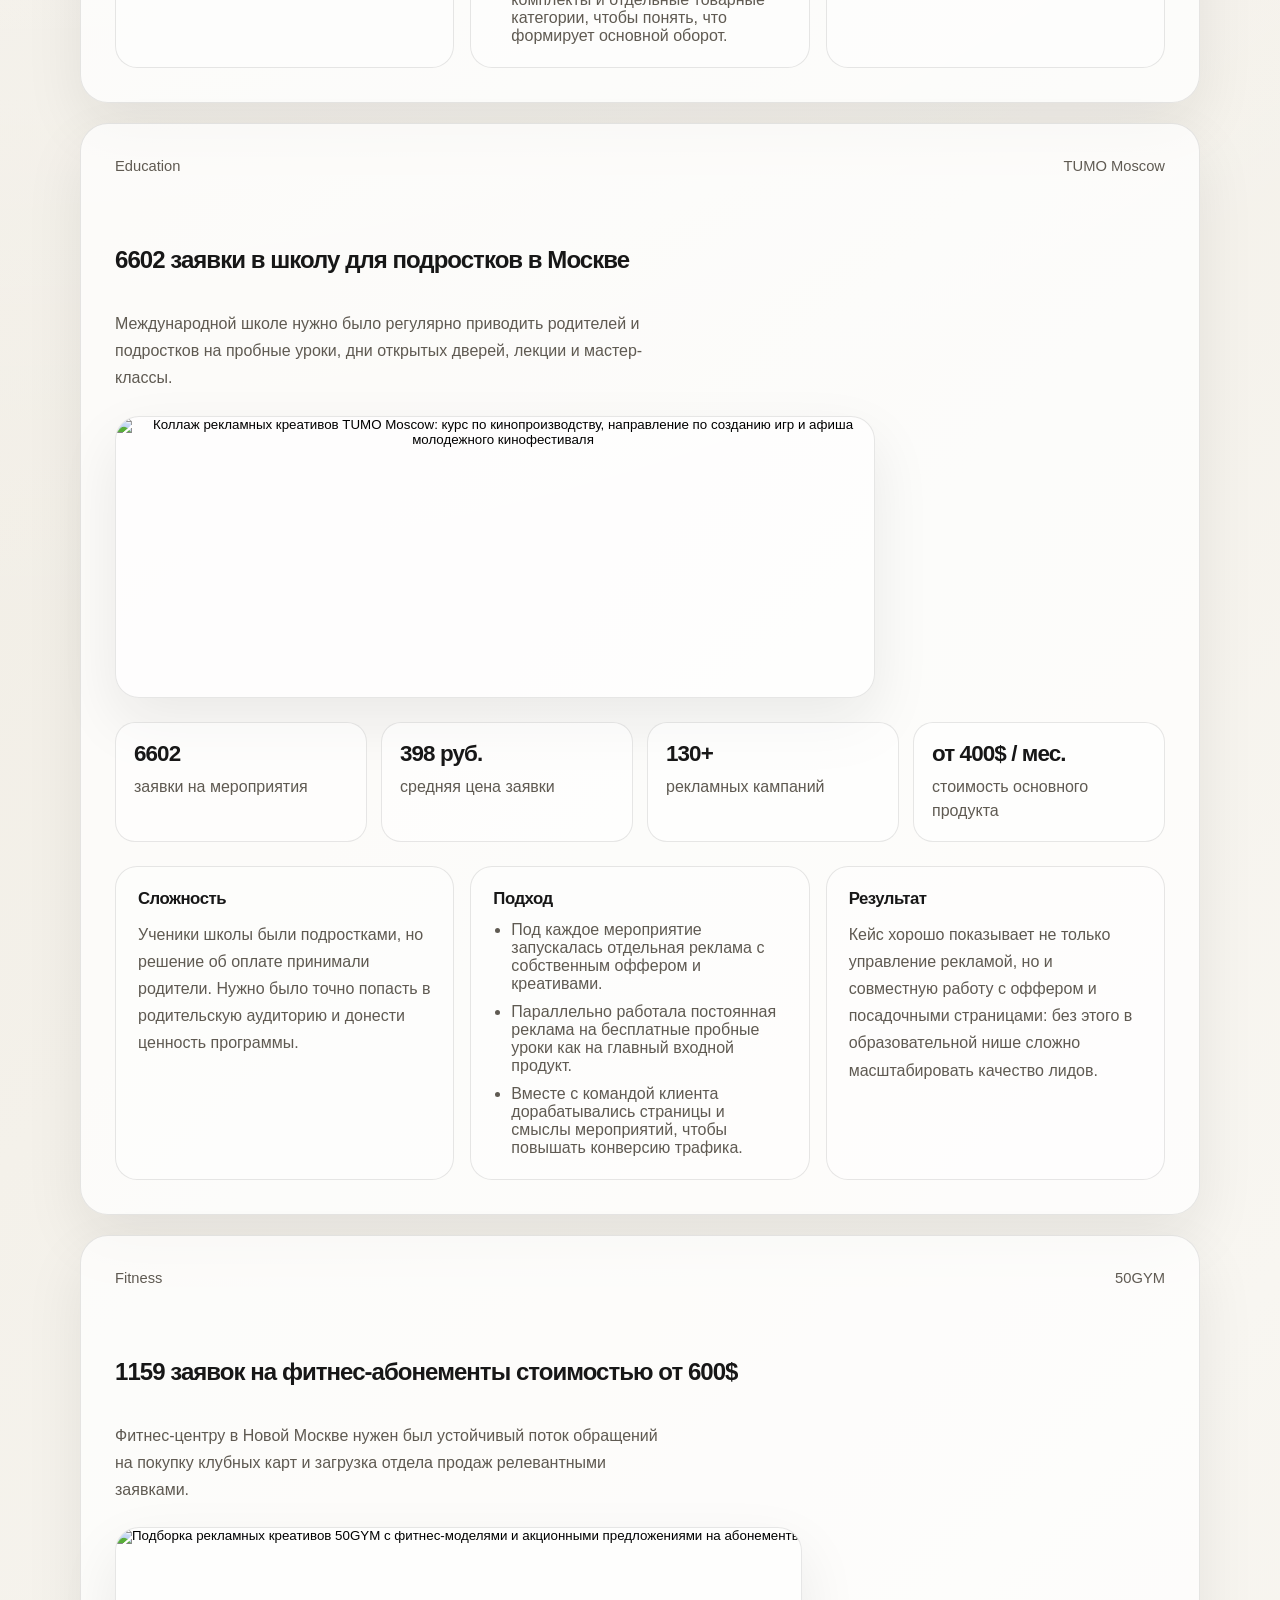
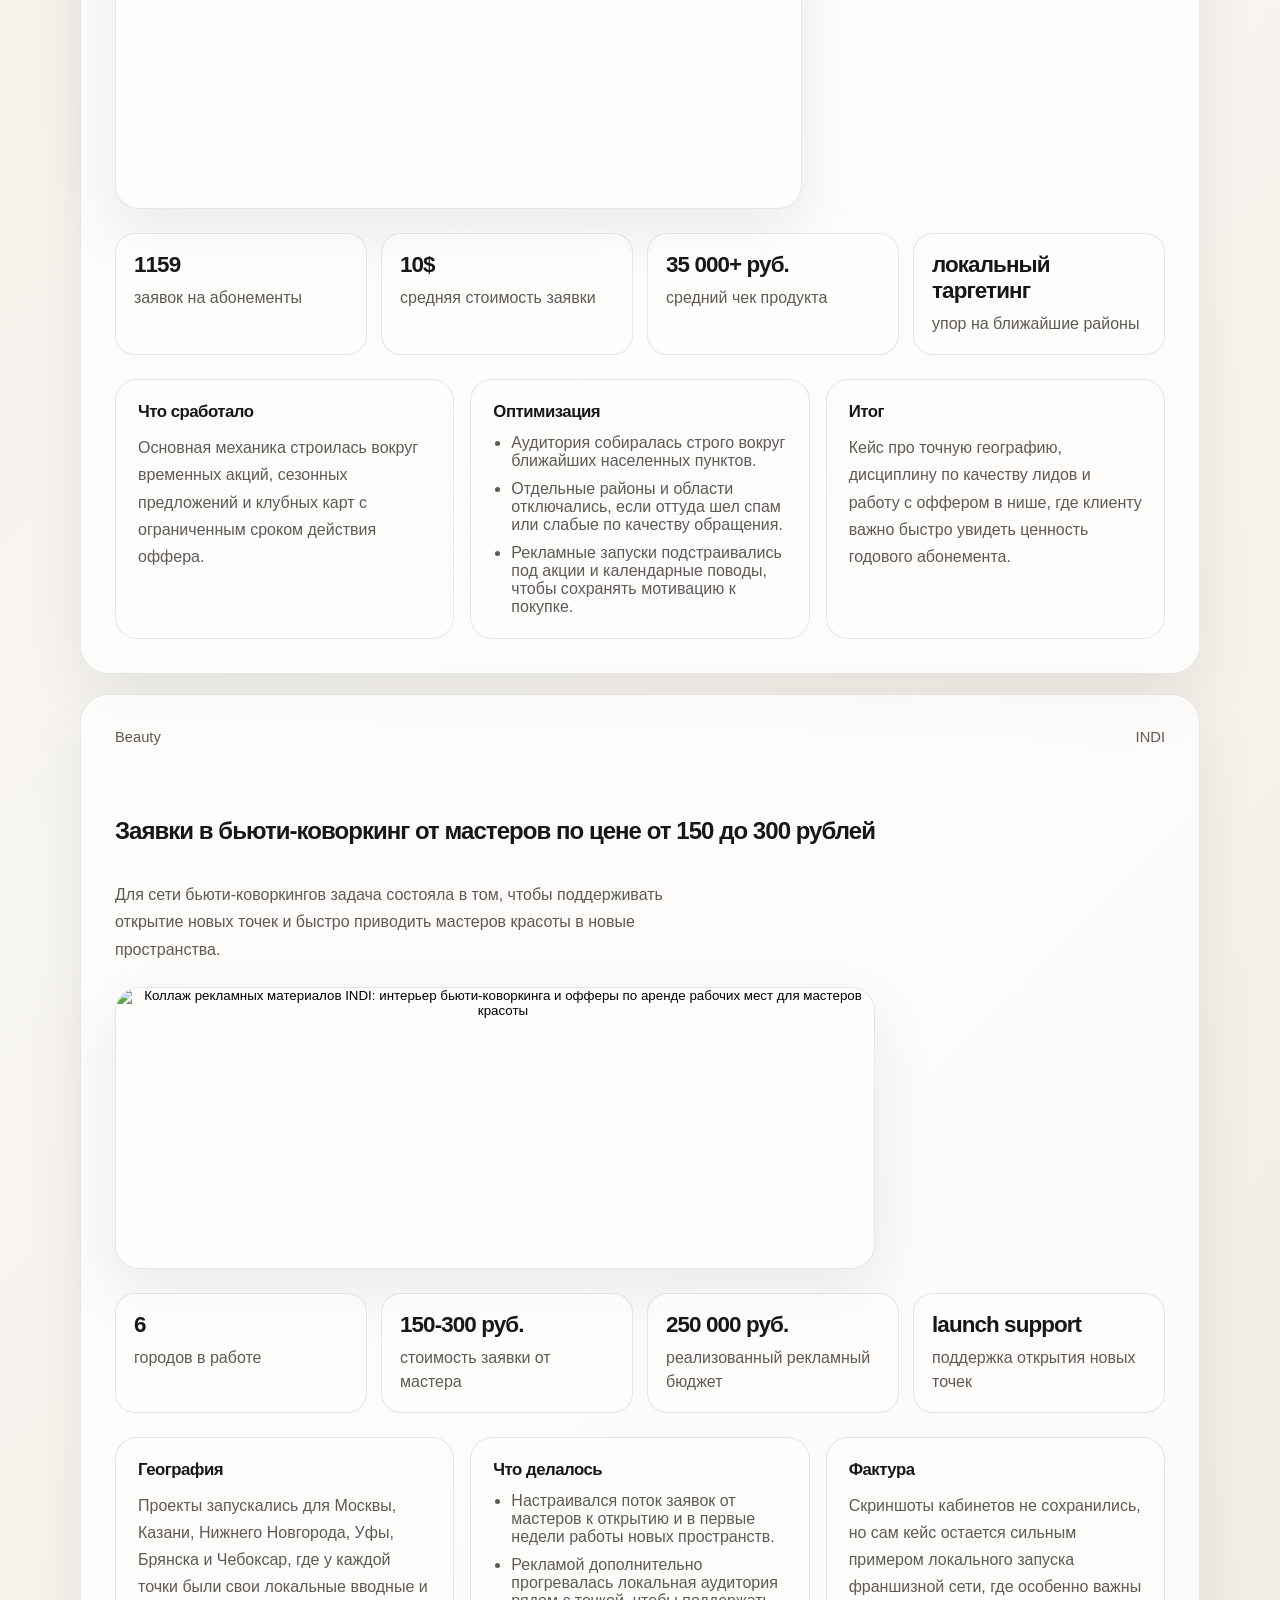
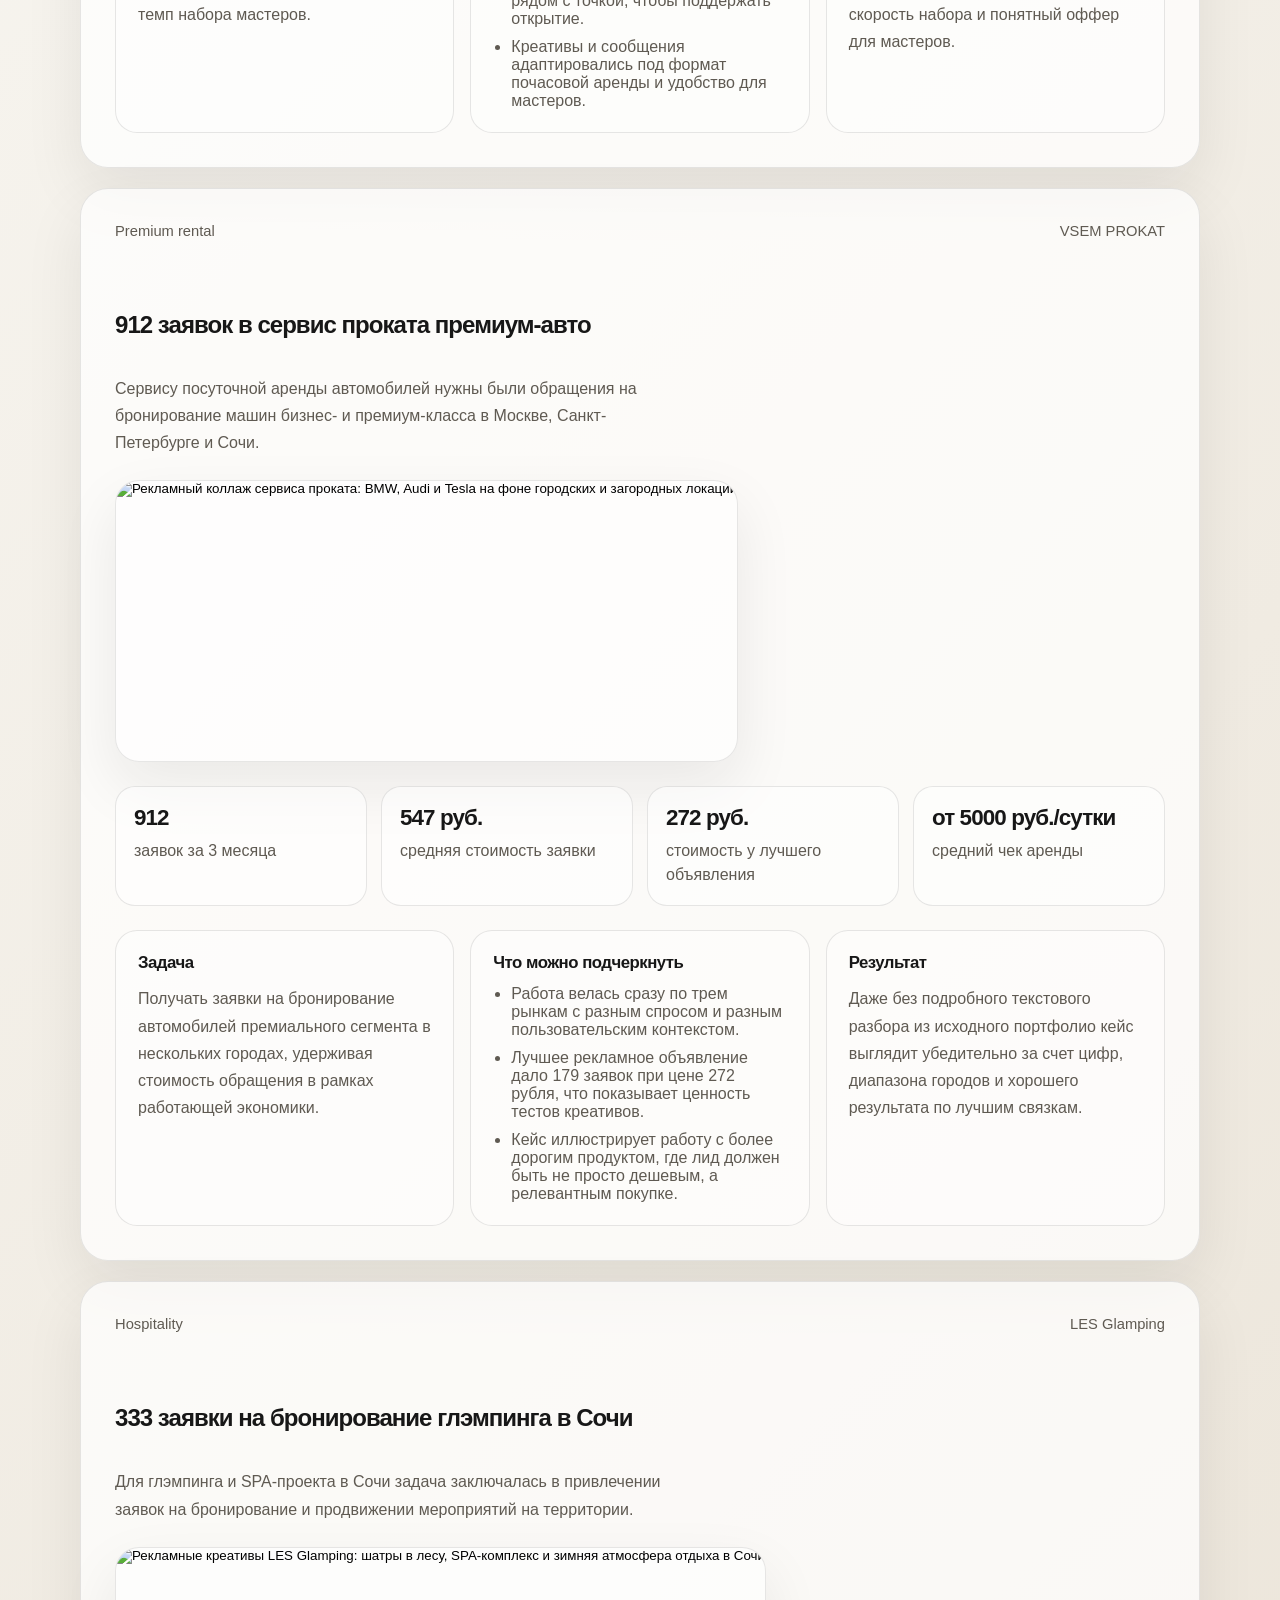
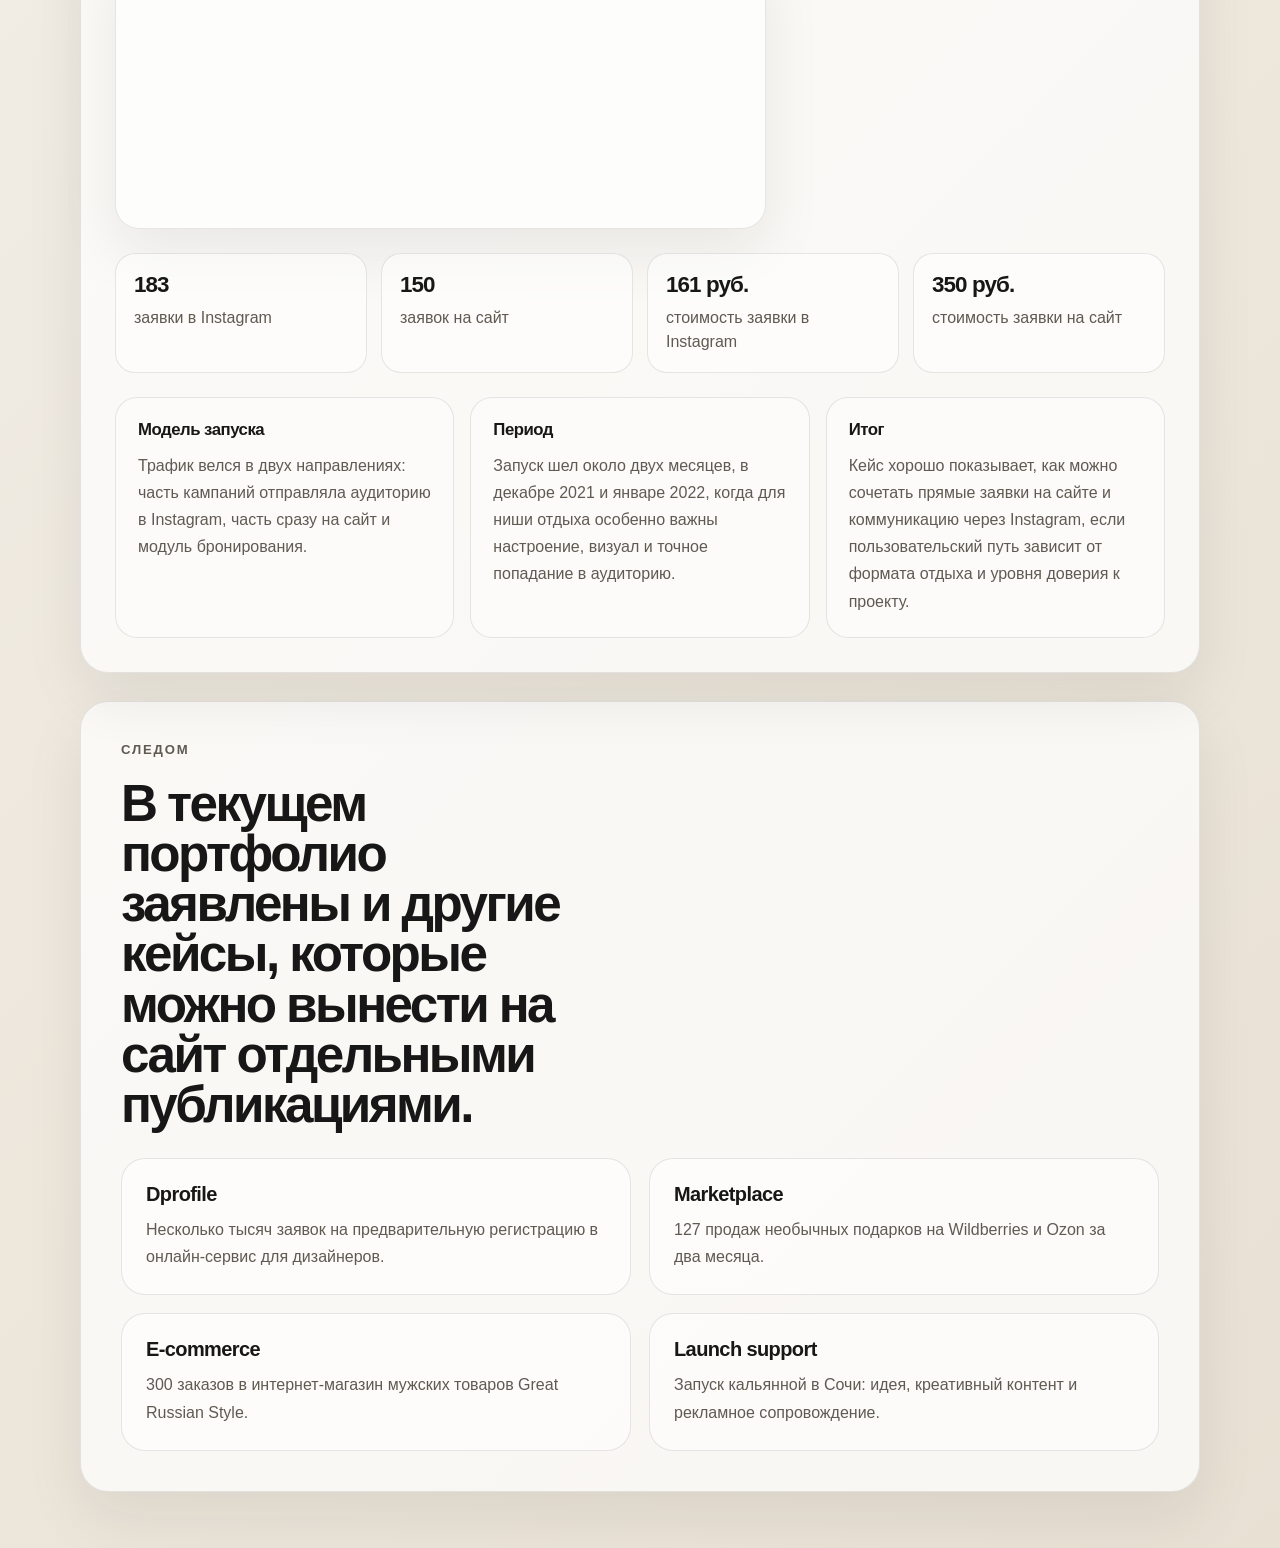
==== commit 6e254282: "ver 12/03/26" ====
--- a/cases.html
+++ b/cases.html
@@ -452,15 +452,6 @@
         </div>
       </section>
 
-      <section class="content-section final-cta">
-        <div class="section-heading">
-          <p class="eyebrow">Источник</p>
-          <h2>Контент этой страницы собран на основе твоего текущего портфолио в Teletype и переложен в формат статичного сайта.</h2>
-          <p class="section-text">
-            Оригинал: <a class="inline-link" href="https://teletype.in/@volfgang/cases">teletype.in/@volfgang/cases</a>
-          </p>
-        </div>
-      </section>
     </main>
   </div>
 
